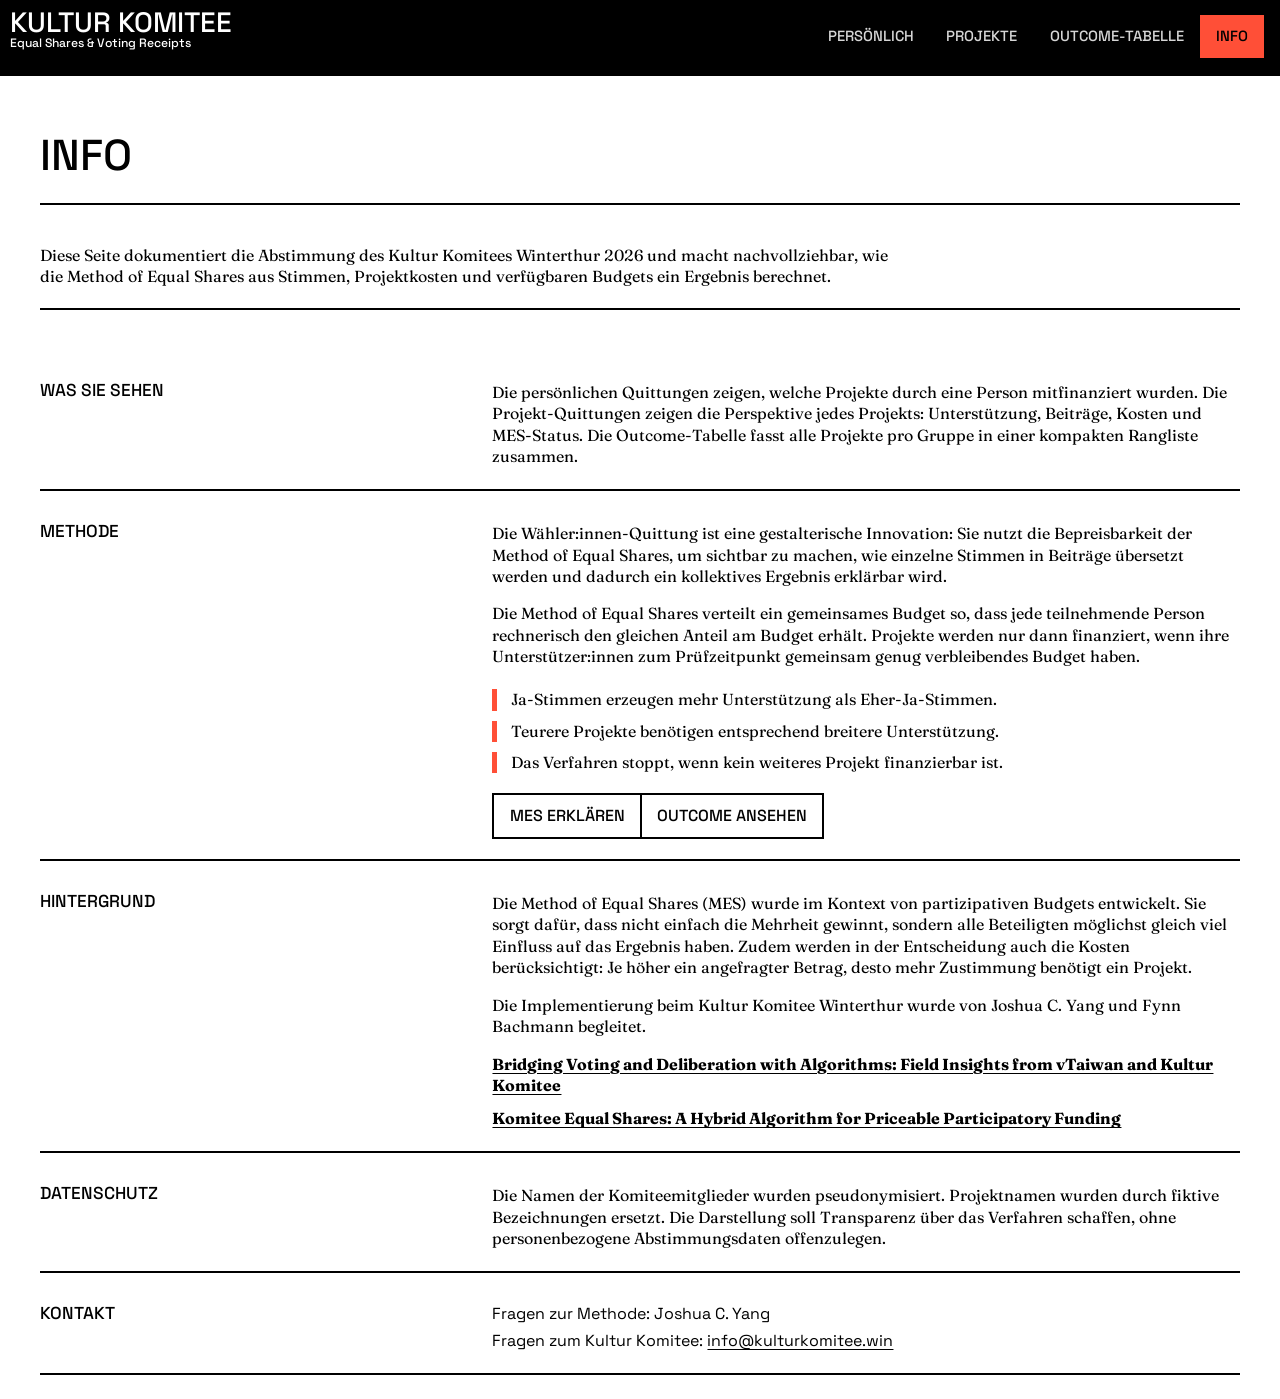
==== info.html @ 90826174 "Initial public static site" ====
<!DOCTYPE html>
<html lang="de">

<head>
    <meta charset="UTF-8">
    <meta name="viewport" content="width=device-width, initial-scale=1.0">
    <title>KK26 | Info</title>
    <link rel="stylesheet" href="assets/css/common.css">
    <script src="assets/js/theme.js"></script>
    <script>initTheme();</script>
    <style>
        .info-page {
            width: 100%;
            max-width: calc(100vw - 2rem);
            margin: 0 auto;
        }

        .info-section {
            display: grid;
            grid-template-columns: minmax(0, 1fr);
            gap: 0.85rem;
            padding: 2rem 0 1.35rem;
            border-bottom: 2px solid #000000;
        }

        .info-section h2 {
            font-family: var(--font-main);
            font-size: 1.08rem;
            font-weight: 500;
            line-height: 1;
            text-transform: uppercase;
        }

        .info-section p,
        .info-section li {
            max-width: min(48rem, 100%);
            font-family: var(--font-serif);
            font-size: var(--page-copy-size);
            line-height: var(--page-copy-line);
            color: #000000;
            overflow-wrap: anywhere;
        }

        .info-section > div {
            min-width: 0;
        }

        .info-section p + p {
            margin-top: 1rem;
        }

        .info-list {
            display: grid;
            gap: 0.62rem;
            list-style: none;
        }

        .info-section p + .info-list {
            margin-top: 1.35rem;
        }

        .info-list li {
            padding-left: 0.85rem;
            border-left: 0.32rem solid var(--accent-red);
        }

        .research-list {
            display: grid;
            gap: 0.75rem;
            margin-top: 1rem;
            list-style: none;
        }

        .research-list a {
            color: #000000;
            font-family: var(--font-serif);
            font-size: var(--page-copy-size);
            line-height: var(--page-copy-line);
            text-decoration: underline;
            text-underline-offset: 0.18em;
            font-weight: 700;
        }

        .info-links {
            display: flex;
            flex-wrap: wrap;
            gap: 0;
            margin-top: 1.25rem;
        }

        .info-link {
            display: inline-block;
            margin: 0 -2px -2px 0;
            padding: 0.72rem 0.95rem;
            border: 2px solid #000000;
            color: #000000;
            font-family: var(--font-main);
            font-size: 1rem;
            font-weight: 500;
            text-decoration: none;
            text-transform: uppercase;
        }

        .info-link:hover {
            background: var(--accent-red);
        }

        .info-contact {
            display: grid;
            gap: 0.5rem;
            font-family: var(--font-main);
            font-size: 1rem;
        }

        .info-contact a {
            color: #000000;
            text-decoration: underline;
            text-underline-offset: 0.18em;
        }

        @media (min-width: 761px) {
            .info-page {
                max-width: 1200px;
            }

            .info-section {
                grid-template-columns: minmax(0, 0.36fr) minmax(0, 0.64fr);
                gap: 2rem;
            }
        }

        @media (max-width: 760px) {
            .info-section {
                gap: 1rem;
            }

            .info-section > div,
            .info-section p,
            .info-section li {
                width: 20rem;
                max-width: calc(100vw - 2rem);
            }

            .info-links {
                display: grid;
                width: 20rem;
                max-width: calc(100vw - 2rem);
            }

            .info-link {
                width: 100%;
                margin: 0 0 -2px;
            }

            .info-section p,
            .info-section li {
                font-size: 0.98rem;
            }
        }
    </style>
</head>

<body>
    <div class="brand-logo">
        <span class="brand-logo-title">KULTUR KOMITEE</span>
        <span class="brand-logo-subtitle">Equal Shares &amp; Voting Receipts</span>
    </div>

    <nav class="nav-toggle">
        <a href="index.html" class="nav-link">Persönlich</a>
        <a href="projects.html" class="nav-link">Projekte</a>
        <a href="outcomes.html" class="nav-link">Outcome-Tabelle</a>
        <a href="info.html" class="nav-link active">Info</a>
    </nav>

    <main class="info-page">
        <header class="page-header">
            <h1>Info</h1>
        </header>

        <section class="intro-section">
            <p class="philosophy">Diese Seite dokumentiert die Abstimmung des Kultur Komitees Winterthur 2026 und macht nachvollziehbar, wie die Method of Equal Shares aus Stimmen, Projektkosten und verfügbaren Budgets ein Ergebnis berechnet.</p>
        </section>

        <section class="info-section">
            <h2>Was Sie sehen</h2>
            <div>
                <p>Die persönlichen Quittungen zeigen, welche Projekte durch eine Person mitfinanziert wurden. Die Projekt-Quittungen zeigen die Perspektive jedes Projekts: Unterstützung, Beiträge, Kosten und MES-Status. Die Outcome-Tabelle fasst alle Projekte pro Gruppe in einer kompakten Rangliste zusammen.</p>
            </div>
        </section>

        <section class="info-section">
            <h2>Methode</h2>
            <div>
                <p>Die Wähler:innen-Quittung ist eine gestalterische Innovation: Sie nutzt die Bepreisbarkeit der Method of Equal Shares, um sichtbar zu machen, wie einzelne Stimmen in Beiträge übersetzt werden und dadurch ein kollektives Ergebnis erklärbar wird.</p>
                <p>Die Method of Equal Shares verteilt ein gemeinsames Budget so, dass jede teilnehmende Person rechnerisch den gleichen Anteil am Budget erhält. Projekte werden nur dann finanziert, wenn ihre Unterstützer:innen zum Prüfzeitpunkt gemeinsam genug verbleibendes Budget haben.</p>
                <ul class="info-list">
                    <li>Ja-Stimmen erzeugen mehr Unterstützung als Eher-Ja-Stimmen.</li>
                    <li>Teurere Projekte benötigen entsprechend breitere Unterstützung.</li>
                    <li>Das Verfahren stoppt, wenn kein weiteres Projekt finanzierbar ist.</li>
                </ul>
                <div class="info-links">
                    <a class="info-link" href="https://equalshares.net/de/explanation/" target="_blank" rel="noopener noreferrer">MES erklären</a>
                    <a class="info-link" href="outcomes.html">Outcome ansehen</a>
                </div>
            </div>
        </section>

        <section class="info-section">
            <h2>Hintergrund</h2>
            <div>
                <p>Die Method of Equal Shares (MES) wurde im Kontext von partizipativen Budgets entwickelt. Sie sorgt dafür, dass nicht einfach die Mehrheit gewinnt, sondern alle Beteiligten möglichst gleich viel Einfluss auf das Ergebnis haben. Zudem werden in der Entscheidung auch die Kosten berücksichtigt: Je höher ein angefragter Betrag, desto mehr Zustimmung benötigt ein Projekt.</p>
                <p>Die Implementierung beim Kultur Komitee Winterthur wurde von Joshua C. Yang und Fynn Bachmann begleitet.</p>
                <ul class="research-list">
                    <li><a href="https://arxiv.org/abs/2502.05017" target="_blank" rel="noopener noreferrer">Bridging Voting and Deliberation with Algorithms: Field Insights from vTaiwan and Kultur Komitee</a></li>
                    <li><a href="https://dl.acm.org/doi/10.1145/3772363.3798958" target="_blank" rel="noopener noreferrer">Komitee Equal Shares: A Hybrid Algorithm for Priceable Participatory Funding</a></li>
                </ul>
            </div>
        </section>

        <section class="info-section">
            <h2>Datenschutz</h2>
            <div>
                <p>Die Namen der Komiteemitglieder wurden pseudonymisiert. Projektnamen wurden durch fiktive Bezeichnungen ersetzt. Die Darstellung soll Transparenz über das Verfahren schaffen, ohne personenbezogene Abstimmungsdaten offenzulegen.</p>
            </div>
        </section>

        <section class="info-section">
            <h2>Kontakt</h2>
            <div class="info-contact">
                <span>Fragen zur Methode: Joshua C. Yang</span>
                <span>Fragen zum Kultur Komitee: <a href="mailto:info@kulturkomitee.win">info@kulturkomitee.win</a></span>
            </div>
        </section>
    </main>
</body>

</html>
---- assets/css/common.css ----
@import url('https://fonts.googleapis.com/css2?family=Fraunces:opsz,wght@9..144,400;9..144,500;9..144,700&family=Space+Grotesk:wght@500;700&display=swap');

:root {
    --bg-color: #ffffff;
    --text-primary: #000000;
    --text-secondary: #000000;
    --text-muted: rgba(0, 0, 0, 0.78);
    --text-dim: rgba(0, 0, 0, 0.62);

    --accent-blue: #000000;
    --accent-red: #ff4f37;
    --accent-pink: #ff21ff;
    --accent-green: #00c473;

    --filter-bg: transparent;
    --filter-border: #000000;
    --filter-hover: rgba(255, 75, 54, 0.14);
    --filter-active-bg: #ff4f37;

    --header-border: #000000;
    --nav-active-color: #000000;
    --nav-inactive-color: rgba(0, 0, 0, 0.72);

    --receipt-shadow: none;
    --card-shadow: none;
    --receipt-border: 2px solid #000000;

    /* Typography - Standardized */
    --font-main: "Basis Grotesque", "Space Grotesk", Arial, sans-serif;
    --font-serif: "New Cooper Beta", "Fraunces", Georgia, 'Times New Roman', serif;
    --font-mono: "Basis Grotesque", "Space Grotesk", Arial, sans-serif;
    --font-receipt: "Courier New", Courier, monospace;

    --fs-xs: 0.85rem;
    --fs-sm: 1rem;
    --fs-base: 1.2rem;
    --fs-md: 1.3rem;
    --fs-lg: 1.75rem;
    --fs-xl: 2.2rem;
    --fs-xxl: 2.7rem;
    --page-copy-size: 1rem;
    --page-copy-line: 1.34;
    --page-label-size: 0.78rem;

    /* Group Colors - Standardized */
    --color-rot: #ff4f37;
    --color-schwarz: #000000;
    --color-blau: #ff21ff;

    /* Spacing - Standardized */
    --spacing-xs: 0.5rem;
    --spacing-sm: 1rem;
    --spacing-md: 1.5rem;
    --spacing-lg: 2rem;
    --spacing-xl: 2.5rem;
    --spacing-xxl: 3rem;
}

body.light-mode {
    --bg-color: #ffffff;
    --text-primary: #000000;
    --text-secondary: #000000;
    --text-muted: rgba(0, 0, 0, 0.78);
    --text-dim: rgba(0, 0, 0, 0.62);

    --filter-bg: transparent;
    --filter-border: #000000;
    --filter-hover: rgba(255, 75, 54, 0.14);
    --filter-active-bg: #ff4f37;

    --header-border: #000000;
    --nav-active-color: #000000;
    --nav-inactive-color: rgba(0, 0, 0, 0.72);

    --receipt-shadow: none;
    --receipt-border: 2px solid #000000;

    --color-schwarz: #000000;
}

body:not(.light-mode) {
    --bg-color: #ffffff;
    --text-primary: #000000;
    --text-secondary: #000000;
    --text-muted: rgba(0, 0, 0, 0.78);
    --text-dim: rgba(0, 0, 0, 0.62);
    --filter-bg: transparent;
    --filter-border: #000000;
    --filter-hover: rgba(255, 79, 55, 0.14);
    --filter-active-bg: #ff4f37;
    --header-border: #000000;
    --nav-active-color: #000000;
    --nav-inactive-color: rgba(0, 0, 0, 0.72);
    --receipt-shadow: none;
    --receipt-border: 2px solid #000000;
}

/* Global Reset */
* { margin: 0; padding: 0; box-sizing: border-box; }

html {
    overflow-x: hidden;
}

body {
    font-family: var(--font-serif);
    background-color: var(--bg-color);
    color: var(--text-primary);
    font-size: var(--fs-base);
    line-height: 1.18;
    padding: 8.5rem 1rem 1.5rem;
    transition: none;
    animation: fadeIn 0.4s ease-in-out;
    overflow-x: hidden;
    width: 100%;
    max-width: 100vw;
}

@keyframes fadeIn {
    from {
        opacity: 0;
        transform: translateY(10px);
    }
    to {
        opacity: 1;
        transform: translateY(0);
    }
}

.container {
    max-width: 1200px;
    margin: 0 auto;
}

.page-header,
.intro-section,
.intro-dropdown,
.filter-bar,
.receipts-grid,
.footer-contact {
    width: min(100%, 1200px);
    max-width: calc(100vw - 2rem);
}

/* Navigation */
.nav-toggle {
    display: flex;
    justify-content: flex-end;
    align-items: center;
    gap: 0;
    position: fixed;
    inset: 0 0 auto 0;
    z-index: 900;
    height: 4.75rem;
    margin: 0;
    padding: 0 1rem 0 23rem;
    background: #000000;
    border-bottom: 3px solid #000000;
    width: 100vw;
    max-width: 100vw;
}

.nav-link {
    text-decoration: none;
    font-family: var(--font-main);
    font-size: 0.92rem;
    line-height: 1;
    font-weight: 500;
    color: rgba(255, 255, 255, 0.84);
    padding: 0.72rem 0.82rem;
    transition: none;
    border: 3px solid transparent;
    border-radius: 0;
    letter-spacing: 0;
    white-space: nowrap;
    text-transform: uppercase;
}

.nav-link:hover {
    color: #ffffff;
    border-color: #ffffff;
}

.nav-link.active {
    color: #000000;
    background: var(--accent-red);
    border-color: var(--accent-red);
}

/* Page Header */
.page-header {
    text-align: left;
    max-width: 1200px;
    margin: 0 auto 2.5rem;
    border-bottom: 2px solid #000000;
    padding-bottom: 1.25rem;
}

.page-header h1 {
    font-family: var(--font-main);
    font-size: 2.7rem;
    font-weight: 500;
    line-height: 0.9;
    margin-bottom: var(--spacing-xs);
    letter-spacing: 0;
    text-transform: uppercase;
    overflow-wrap: anywhere;
}

.page-header p {
    font-size: var(--fs-md);
    color: var(--text-secondary);
    max-width: 600px;
    margin: 0 auto;
}

.brand-logo {
    font-family: var(--font-main);
    color: #ffffff;
    text-decoration: none;
    position: fixed;
    top: 0.55rem;
    left: 0.62rem;
    z-index: 1001;
    line-height: 0.95;
    transform: none;
    transform-origin: top left;
    text-align: left;
    max-width: 20rem;
    pointer-events: none;
}

.brand-logo-title {
    display: block;
    font-size: 1.75rem;
    font-weight: 500;
    letter-spacing: 0;
    text-transform: uppercase;
}

.brand-logo-subtitle {
    display: block;
    margin-top: 0.12rem;
    font-size: 0.76rem;
    font-weight: 500;
    letter-spacing: 0;
    color: #ffffff;
    line-height: 1.05;
}


/* Theme Toggle */
.theme-toggle {
    display: none;
}

.theme-toggle:hover {
    transform: scale(1.1);
    background: var(--filter-hover);
}

/* Common Components - Filter Bar */
.filter-bar {
    display: flex;
    justify-content: flex-start;
    gap: 0;
    margin-bottom: var(--spacing-xl);
    flex-wrap: wrap;
    opacity: 1;
    max-width: 1200px;
    margin-left: auto;
    margin-right: auto;
}

.filter-btn {
    background: #ffffff;
    border: 2px solid #000000;
    color: var(--text-primary);
    padding: 0.68rem 0.95rem;
    border-radius: 0;
    cursor: pointer;
    font-size: var(--fs-sm);
    font-weight: 500;
    transition: none;
    font-family: var(--font-main);
    letter-spacing: 0;
    text-transform: uppercase;
    margin: 0 -2px -2px 0;
}

.filter-btn:hover {
    background: #000000;
    color: var(--text-primary);
    color: #ffffff;
    border-color: #000000;
}

.filter-btn.active {
    background: var(--filter-active-bg);
    color: #000000;
    border-color: #000000;
}

/* Group-specific filter colors */
.filter-btn[data-group="ROT"].active,
.filter-btn[data-filter-group="ROT"].active,
.filter-btn.color-rot.active {
    border-color: #000000;
    color: #000000;
    background: var(--accent-red);
}

.filter-btn[data-group="SCHWARZ"].active,
.filter-btn[data-filter-group="SCHWARZ"].active,
.filter-btn.color-schwarz.active {
    border-color: #000000;
    color: #ffffff;
    background: #000000;
}

body.light-mode .filter-btn.color-schwarz.active {
    border-color: #000000;
    color: #ffffff;
}

body.dark-mode .filter-btn.color-schwarz.active {
    border-color: #000000;
    color: #ffffff;
    background: #000000;
}

.filter-btn[data-group="BLAU"].active,
.filter-btn[data-filter-group="BLAU"].active,
.filter-btn.color-blau.active {
    border-color: #000000;
    color: #000000;
    background: var(--accent-pink);
}

/* Status filter colors */
.filter-btn.color-funded.active {
    border-color: #000000;
    color: #000000;
    background: var(--accent-green);
}

.filter-btn.color-unfunded.active {
    border-color: #000000;
    color: #000000;
    background: var(--accent-red);
}

/* Unified Intro & Dropdown Components */
.intro-section {
    max-width: 1200px;
    margin: 0 auto var(--spacing-xl);
    text-align: left;
    border-bottom: 2px solid #000000;
    padding-bottom: 1.25rem;
}

.intro-section p {
    margin-bottom: 0.65rem;
    font-family: var(--font-serif);
    font-size: var(--page-copy-size);
    color: var(--text-primary);
    line-height: var(--page-copy-line);
    max-width: 54rem;
}

.intro-section p.philosophy {
    font-size: var(--page-copy-size);
    color: var(--text-primary);
    display: block;
    max-width: 54rem;
}

.intro-section p:last-child {
    margin-bottom: 0;
}

.stats-line-compact {
    display: flex;
    align-items: center;
    justify-content: center;
    gap: 1rem;
    margin: 1.5rem 0 2rem;
    font-family: var(--font-mono);
    font-size: var(--page-label-size);
    color: var(--text-muted);
    text-transform: uppercase;
    letter-spacing: 0.05em;
    font-weight: 700;
}

.stats-line-compact .label {
    opacity: 0.6;
}

.stats-line-compact .badges {
    display: flex;
    gap: 0.4rem;
}

.intro-section .highlight {
    color: var(--text-primary);
    font-weight: 700;
}

.intro-dropdown {
    max-width: 1200px;
    margin: 0 auto var(--spacing-xl);
    text-align: left;
    background: transparent;
    border: 2px solid #000000;
    border-radius: 0;
    transition: none;
    overflow: hidden;
    list-style: none;
    box-shadow: none;
}

body.light-mode .intro-dropdown {
    background: transparent;
    border-color: var(--filter-border);
    box-shadow: none;
}

.intro-dropdown summary {
    padding: 0.78rem 1rem;
    cursor: pointer;
    font-weight: 500;
    font-size: var(--page-copy-size);
    color: var(--text-primary);
    display: flex;
    align-items: center;
    justify-content: space-between;
    list-style: none;
    transition: none;
    font-family: var(--font-main);
    letter-spacing: 0;
    user-select: none;
}

.intro-dropdown summary::before {
    content: '';
    margin-right: var(--spacing-sm);
}

.intro-dropdown summary::-webkit-details-marker { display: none; }
.intro-dropdown summary:hover {
    background: var(--accent-red);
    color: #000000;
}

body.light-mode .intro-dropdown summary:hover {
    background: var(--accent-red);
    color: #050505;
}

.intro-dropdown summary::after {
    content: '▼';
    font-family: var(--font-mono);
    font-size: var(--page-label-size);
    opacity: 0.6;
    transition: transform 0.3s ease, opacity 0.2s ease;
    margin-left: var(--spacing-sm);
}

.intro-dropdown summary:hover::after {
    opacity: 1;
}

.intro-dropdown[open] summary {
    background: var(--accent-red);
    color: #000000;
    border-bottom: 2px solid #000000;
}

body.light-mode .intro-dropdown[open] summary {
    background: var(--accent-red);
    color: #050505;
    border-bottom: 2px solid var(--filter-border);
}

.intro-dropdown[open] summary::after {
    transform: rotate(180deg);
}

.intro-dropdown .dropdown-content {
    padding: var(--spacing-md);
    font-size: var(--page-copy-size);
    color: var(--text-muted);
    line-height: var(--page-copy-line);
    animation: slideDown 0.3s ease-out;
}

@keyframes slideDown {
    from {
        opacity: 0;
        transform: translateY(-10px);
    }
    to {
        opacity: 1;
        transform: translateY(0);
    }
}

.tech-grid {
    display: grid;
    grid-template-columns: repeat(auto-fit, minmax(280px, 1fr));
    gap: var(--spacing-md);
    margin: 0;
}

.tech-grid.single-column {
    grid-template-columns: 1fr;
    max-width: 650px;
    margin: 0 auto;
    gap: var(--spacing-md);
}

.tech-item.highlight-step {
    background: transparent;
    padding: 1rem;
    border-radius: 0;
    border: 2px solid #000000;
    border-left: 0.75rem solid var(--accent-red);
    transition: none;
    position: relative;
}

.tech-item.highlight-step::before {
    content: none;
}

.tech-item.highlight-step:hover {
    background: rgba(255, 79, 55, 0.12);
    transform: none;
}

body.light-mode .tech-item.highlight-step {
    background: transparent;
}

body.light-mode .tech-item.highlight-step:hover {
    background: rgba(255, 75, 54, 0.08);
}

.tech-item h4 {
    font-family: var(--font-main);
    font-size: 0.95rem;
    color: var(--text-primary);
    margin-bottom: 0.35rem;
    text-transform: uppercase;
    letter-spacing: 0;
    font-weight: 800;
}

.tech-item p {
    font-family: var(--font-serif);
    font-size: 0.95rem;
    color: var(--text-primary);
    line-height: var(--page-copy-line);
    margin: 0;
}

.tech-item p strong {
    color: var(--text-primary);
    font-weight: 700;
}

/* Receipt Components - Shared across pages */
.receipt {
    transition: opacity 0.3s ease, transform 0.3s ease;
}

.receipt.hidden {
    display: none;
}

.receipt-edge {
    height: 14px;
    background: #ffffff;
    position: relative;
}

.receipt-edge.top {
    border-radius: 0;
    mask-image: url("data:image/svg+xml,%3Csvg xmlns='http://www.w3.org/2000/svg' viewBox='0 0 200 12'%3E%3Cpath d='M0,12 Q5,0 10,12 Q15,0 20,12 Q25,0 30,12 Q35,0 40,12 Q45,0 50,12 Q55,0 60,12 Q65,0 70,12 Q75,0 80,12 Q85,0 90,12 Q95,0 100,12 Q105,0 110,12 Q115,0 120,12 Q125,0 130,12 Q135,0 140,12 Q145,0 150,12 Q155,0 160,12 Q165,0 170,12 Q175,0 180,12 Q185,0 190,12 Q195,0 200,12 L200,12 L0,12 Z' fill='white'/%3E%3C/svg%3E");
    -webkit-mask-image: url("data:image/svg+xml,%3Csvg xmlns='http://www.w3.org/2000/svg' viewBox='0 0 200 12'%3E%3Cpath d='M0,12 Q5,0 10,12 Q15,0 20,12 Q25,0 30,12 Q35,0 40,12 Q45,0 50,12 Q55,0 60,12 Q65,0 70,12 Q75,0 80,12 Q85,0 90,12 Q95,0 100,12 Q105,0 110,12 Q115,0 120,12 Q125,0 130,12 Q135,0 140,12 Q145,0 150,12 Q155,0 160,12 Q165,0 170,12 Q175,0 180,12 Q185,0 190,12 Q195,0 200,12 L200,12 L0,12 Z' fill='white'/%3E%3C/svg%3E");
    mask-size: 100% 100%;
    -webkit-mask-size: 100% 100%;
}

.receipt-edge.bottom {
    border-radius: 0;
    mask-image: url("data:image/svg+xml,%3Csvg xmlns='http://www.w3.org/2000/svg' viewBox='0 0 200 12'%3E%3Cpath d='M0,0 L200,0 L200,0 Q195,12 190,0 Q185,12 180,0 Q175,12 170,0 Q165,12 160,0 Q155,12 150,0 Q145,12 140,0 Q135,12 130,0 Q125,12 120,0 Q115,12 110,0 Q105,12 100,0 Q95,12 90,0 Q85,12 80,0 Q75,12 70,0 Q65,12 60,0 Q55,12 50,0 Q45,12 40,0 Q35,12 30,0 Q25,12 20,0 Q15,12 10,0 Q5,12 0,0 Z' fill='white'/%3E%3C/svg%3E");
    -webkit-mask-image: url("data:image/svg+xml,%3Csvg xmlns='http://www.w3.org/2000/svg' viewBox='0 0 200 12'%3E%3Cpath d='M0,0 L200,0 L200,0 Q195,12 190,0 Q185,12 180,0 Q175,12 170,0 Q165,12 160,0 Q155,12 150,0 Q145,12 140,0 Q135,12 130,0 Q125,12 120,0 Q115,12 110,0 Q105,12 100,0 Q95,12 90,0 Q85,12 80,0 Q75,12 70,0 Q65,12 60,0 Q55,12 50,0 Q45,12 40,0 Q35,12 30,0 Q25,12 20,0 Q15,12 10,0 Q5,12 0,0 Z' fill='white'/%3E%3C/svg%3E");
    mask-size: 100% 100%;
    -webkit-mask-size: 100% 100%;
}

.receipt-body {
    background: #ffffff;
    padding: var(--spacing-sm) 1.5rem;
    font-family: var(--font-receipt);
    color: #000000;
    position: relative;
    isolation: isolate;
    box-shadow: var(--receipt-shadow);
    border: var(--receipt-border);
    font-size: var(--fs-base);
    border-radius: 0;
}

.receipt-body::before {
    content: none;
}

.receipt-body > * {
    position: relative;
    z-index: 1;
}

.receipt-header {
    text-align: center;
    margin-bottom: var(--spacing-xs);
}

.divider {
    height: 1.5px;
    background: #000000;
    margin: var(--spacing-xs) 0;
}

.divider.dashed {
    border-top: 1.5px dashed #000000;
    background: transparent;
    height: 0;
}

.divider.double {
    height: 4px;
    border-top: 1.5px solid #444;
    border-bottom: 1.5px solid #444;
    background: transparent;
    margin: var(--spacing-sm) 0;
}

.group-badge {
    font-size: 0.75rem;
    font-weight: 700;
    color: #fff;
    padding: 0.25rem 0.6rem;
    border-radius: 0;
    letter-spacing: 0.05em;
    display: inline-block;
    vertical-align: middle;
    border: 1px solid #000000;
}

/* Responsiveness - Standardized breakpoints */
@media (max-width: 1200px) {
    .page-header h1 {
        font-size: 2.55rem !important;
        font-weight: 500;
    }
}

@media (max-width: 850px) {
    body {
        padding: 9.5rem 1rem 1.5rem;
    }

    .page-header h1 {
        font-size: 2.3rem !important;
        font-weight: 500;
    }

    .nav-toggle {
        height: 7rem;
        justify-content: flex-start;
        align-items: flex-end;
        gap: 0.25rem;
        padding: 4.05rem 0.75rem 0.6rem;
        overflow-x: auto;
        scrollbar-width: none;
    }

    .nav-toggle::-webkit-scrollbar {
        display: none;
    }

    .nav-link {
        font-size: 0.85rem;
        padding: 0.5rem 0.7rem;
    }

    .filter-bar {
        margin-bottom: var(--spacing-lg);
    }

    .receipt-body {
        padding: var(--spacing-sm) 1.25rem;
    }
}

@media (max-width: 600px) {
    body {
        padding: 9.5rem 1rem 1.5rem;
    }

    .page-header {
        margin-top: 0;
    }

    .page-header h1 {
        font-size: 1.68rem !important;
        margin-bottom: 0.2rem !important;
        letter-spacing: 0;
        word-break: break-word;
    }

    .intro-section p {
        font-size: 0.98rem;
        line-height: var(--page-copy-line);
        max-width: min(20rem, 100%);
        overflow-wrap: anywhere;
    }

    .intro-section p.philosophy {
        font-size: 0.98rem;
        max-width: min(20rem, 100%);
        overflow-wrap: anywhere;
    }

    .page-header p {
        font-size: 0.95rem !important;
        line-height: 1.4 !important;
    }

    .brand-logo {
        top: 0.58rem;
        left: 0.75rem;
        max-width: calc(100vw - 1.5rem);
    }

    .brand-logo-title {
        font-size: 1.55rem;
    }

    .brand-logo-subtitle {
        font-size: 0.76rem;
    }

    .nav-toggle {
        height: 7rem;
        margin: 0;
        border-top: 0;
        padding: 4.05rem 0.75rem 0.55rem;
    }

    .nav-link {
        font-size: 0.68rem;
        padding: 0.45rem 0.48rem;
    }

    .intro-dropdown {
        margin-bottom: var(--spacing-lg);
        border-radius: 0;
    }

    .intro-dropdown summary {
        padding: var(--spacing-sm) var(--spacing-md);
        font-size: 0.95rem;
    }

    .intro-dropdown summary::before {
        font-size: var(--page-label-size);
        margin-right: var(--spacing-xs);
    }

    .intro-dropdown .dropdown-content {
        padding: var(--spacing-md);
    }

    .tech-grid {
        grid-template-columns: 1fr;
        gap: var(--spacing-sm);
    }

    .tech-item.highlight-step {
        padding: var(--spacing-sm);
    }

    .tech-item h4 {
        font-size: 0.9rem;
    }

    .tech-item p {
        font-size: 0.9rem;
    }
}

@media (max-width: 420px) {
    .receipt-body {
        padding: var(--spacing-sm);
    }
}

/* Projects Page Specific Components (Shared if needed) */
.intro-stats {
    display: flex;
    flex-direction: column;
    align-items: center;
    gap: 1rem;
    margin: 1rem 0 0.5rem;
}

.stat-badge {
    font-size: 0.95rem;
    font-weight: 500;
    background: #ffffff;
    padding: 0.5rem 1.2rem;
    border-radius: 0;
    border: 2px solid #000000;
    font-family: var(--font-main);
    text-transform: uppercase;
}

.stat-group-breakdown {
    display: flex;
    flex-direction: column;
    align-items: center;
    gap: 0.5rem;
}

.stat-group-breakdown .label {
    font-size: var(--page-label-size);
    text-transform: uppercase;
    letter-spacing: 0.04em;
    opacity: 0.6;
    font-weight: 700;
}

.stat-group-breakdown .badges {
    display: flex;
    flex-wrap: wrap;
    justify-content: center;
    gap: 0.6rem;
}

.stat-group-breakdown .badges span {
    background: #ffffff !important;
    color: #000000 !important;
    border: 2px solid #000000 !important;
    border-radius: 0 !important;
    font-family: var(--font-main) !important;
    font-size: 0.82rem !important;
    font-weight: 700 !important;
    padding: 0.16rem 0.45rem !important;
    margin: 0 !important;
}

.intro-lead {
    margin-bottom: 1.5rem;
    color: var(--text-primary);
    font-size: var(--page-copy-size);
    line-height: var(--page-copy-line);
    font-style: italic;
    opacity: 0.9;
}

.success-criteria {
    margin-top: 2.5rem;
    padding-top: 2rem;
    border-top: 1px solid var(--filter-border);
}

.success-criteria h4 {
    font-family: var(--font-mono);
    font-size: 0.95rem;
    color: var(--text-primary);
    margin-bottom: 1.5rem;
    text-transform: uppercase;
    letter-spacing: 0.05em;
}

.criteria-grid {
    display: grid;
    grid-template-columns: repeat(auto-fit, minmax(280px, 1fr));
    gap: 1.5rem;
}

.criteria-item {
    background: #ffffff;
    padding: 1.25rem;
    border-radius: 0;
    border: 2px solid #000000;
}
body.light-mode .criteria-item {
    background: rgba(0, 0, 0, 0.02);
}

.criteria-item .title {
    font-size: 1rem;
    font-weight: 800;
    color: var(--text-primary);
    margin-bottom: 0.75rem;
    font-family: var(--font-mono);
    letter-spacing: 0.02em;
}

.criteria-item p {
    font-size: 0.95rem;
    margin: 0;
    line-height: 1.5;
    color: var(--text-muted);
}

/* KK shared surface overrides */
.receipt-edge {
    background: #ffffff !important;
}

.receipt-body,
.receipt-body.voter-receipt {
    background: #ffffff !important;
    background-image: none !important;
    color: #000000 !important;
}

.receipt-body::before,
.receipt-body.voter-receipt::before {
    content: none !important;
}

.receipt-body.voter-receipt {
    box-shadow: none !important;
}

.receipt-modern {
    background: #ffffff !important;
    border: 2px solid #000000 !important;
    border-top: 2px solid #000000 !important;
    border-radius: 0 !important;
    box-shadow: none !important;
    color: #000000 !important;
    font-family: var(--font-main) !important;
}

.receipt-modern.funded {
    border-left: 0.75rem solid var(--accent-green) !important;
}

.receipt-modern.unfunded {
    border-left: 0.75rem solid var(--accent-red) !important;
}

.receipt-modern .status-modern-banner {
    background: #000000 !important;
    color: #ffffff !important;
    border: 0 !important;
    border-right: 2px solid #000000 !important;
    border-bottom: 2px solid #000000 !important;
    border-radius: 0 !important;
    box-shadow: none !important;
    font-family: var(--font-main) !important;
    font-weight: 700 !important;
    letter-spacing: 0 !important;
}

.receipt-modern.funded .status-modern-banner {
    background: var(--accent-green) !important;
    color: #000000 !important;
}

.receipt-modern .receipt-content {
    padding: 2.55rem 1rem 0.8rem !important;
}

.receipt-modern .logo-small,
.receipt-modern .subtitle-small,
.receipt-modern .receipt-top-meta span,
.receipt-modern .group-pill {
    color: #000000 !important;
    font-family: var(--font-main) !important;
}

.receipt-modern .group-pill,
.receipt-modern .receipt-top-meta span,
.receipt-modern .project-bottom-metric-primary {
    background: #ffffff !important;
    border: 2px solid #000000 !important;
    border-radius: 0 !important;
    box-shadow: none !important;
}

.receipt-modern .project-title {
    color: #000000 !important;
    font-family: var(--font-main) !important;
    font-size: 1.35rem !important;
    font-weight: 700 !important;
    line-height: 1.05 !important;
}

.receipt-modern table,
.receipt-modern .items-table {
    background: #ffffff !important;
    border-collapse: collapse !important;
    font-family: var(--font-main) !important;
}

.receipt-modern table th,
.receipt-modern table td {
    border-color: #000000 !important;
    color: #000000 !important;
}

.receipt-modern .reasoning-box,
.receipt-modern .rejection-box,
.receipt-modern .project-bottom-bar {
    background: #ffffff !important;
    border: 2px solid #000000 !important;
    border-radius: 0 !important;
}

.receipt-modern .project-bottom-bar {
    margin: 0 -1rem -0.8rem !important;
}

.column-header {
    color: #000000 !important;
    border: 2px solid #000000 !important;
    border-bottom: 0 !important;
    font-family: var(--font-main) !important;
    font-weight: 700 !important;
    letter-spacing: 0 !important;
    text-align: left !important;
}

#col-ROT .column-header {
    background: var(--accent-red) !important;
}

#col-SCHWARZ .column-header {
    background: #000000 !important;
    color: #ffffff !important;
}

#col-BLAU .column-header {
    background: var(--accent-pink) !important;
}

.table-container {
    background: #ffffff !important;
    border: 2px solid #000000 !important;
    border-radius: 0 !important;
    box-shadow: none !important;
}

.table-container table {
    font-family: var(--font-main) !important;
}

.table-container th {
    background: #000000 !important;
    color: #ffffff !important;
    border-bottom: 2px solid #000000 !important;
    letter-spacing: 0 !important;
    font-weight: 700 !important;
}

.table-container td {
    border-bottom: 1.5px solid #000000 !important;
    color: #000000 !important;
}

.table-container tr:hover td {
    background: rgba(255, 79, 55, 0.12) !important;
}

.status-badge,
.status-pill {
    border-radius: 0 !important;
    border: 2px solid #000000 !important;
    font-family: var(--font-main) !important;
    font-weight: 700 !important;
}

.status-yes,
.row-funded td {
    background: rgba(0, 196, 115, 0.14) !important;
    color: #000000 !important;
}

.coverage-bar,
.budget-flow-bar {
    background: #ffffff !important;
    border: 1.5px solid #000000 !important;
    border-radius: 0 !important;
}

.coverage-fill,
.budget-flow-fill,
.budget-flow-bar > div {
    border-radius: 0 !important;
}

.metric-value,
.metric-detail,
.budget-flow-labels,
.rank-change {
    font-family: var(--font-main) !important;
    letter-spacing: 0 !important;
}

.info-box {
    background: #ffffff !important;
    border: 2px solid #000000 !important;
    border-left: 0.75rem solid var(--accent-red) !important;
    border-radius: 0 !important;
}

.tooltip {
    background: #ffffff !important;
    color: #000000 !important;
    border: 2px solid #000000 !important;
    border-radius: 0 !important;
    box-shadow: none !important;
}

.site-footer,
.footer {
    max-width: 1200px;
    margin: 4rem auto 2rem;
    padding-top: 1rem;
    border-top: 2px solid #000000;
    color: var(--text-dim);
    font-family: var(--font-main);
    font-size: 0.85rem;
}
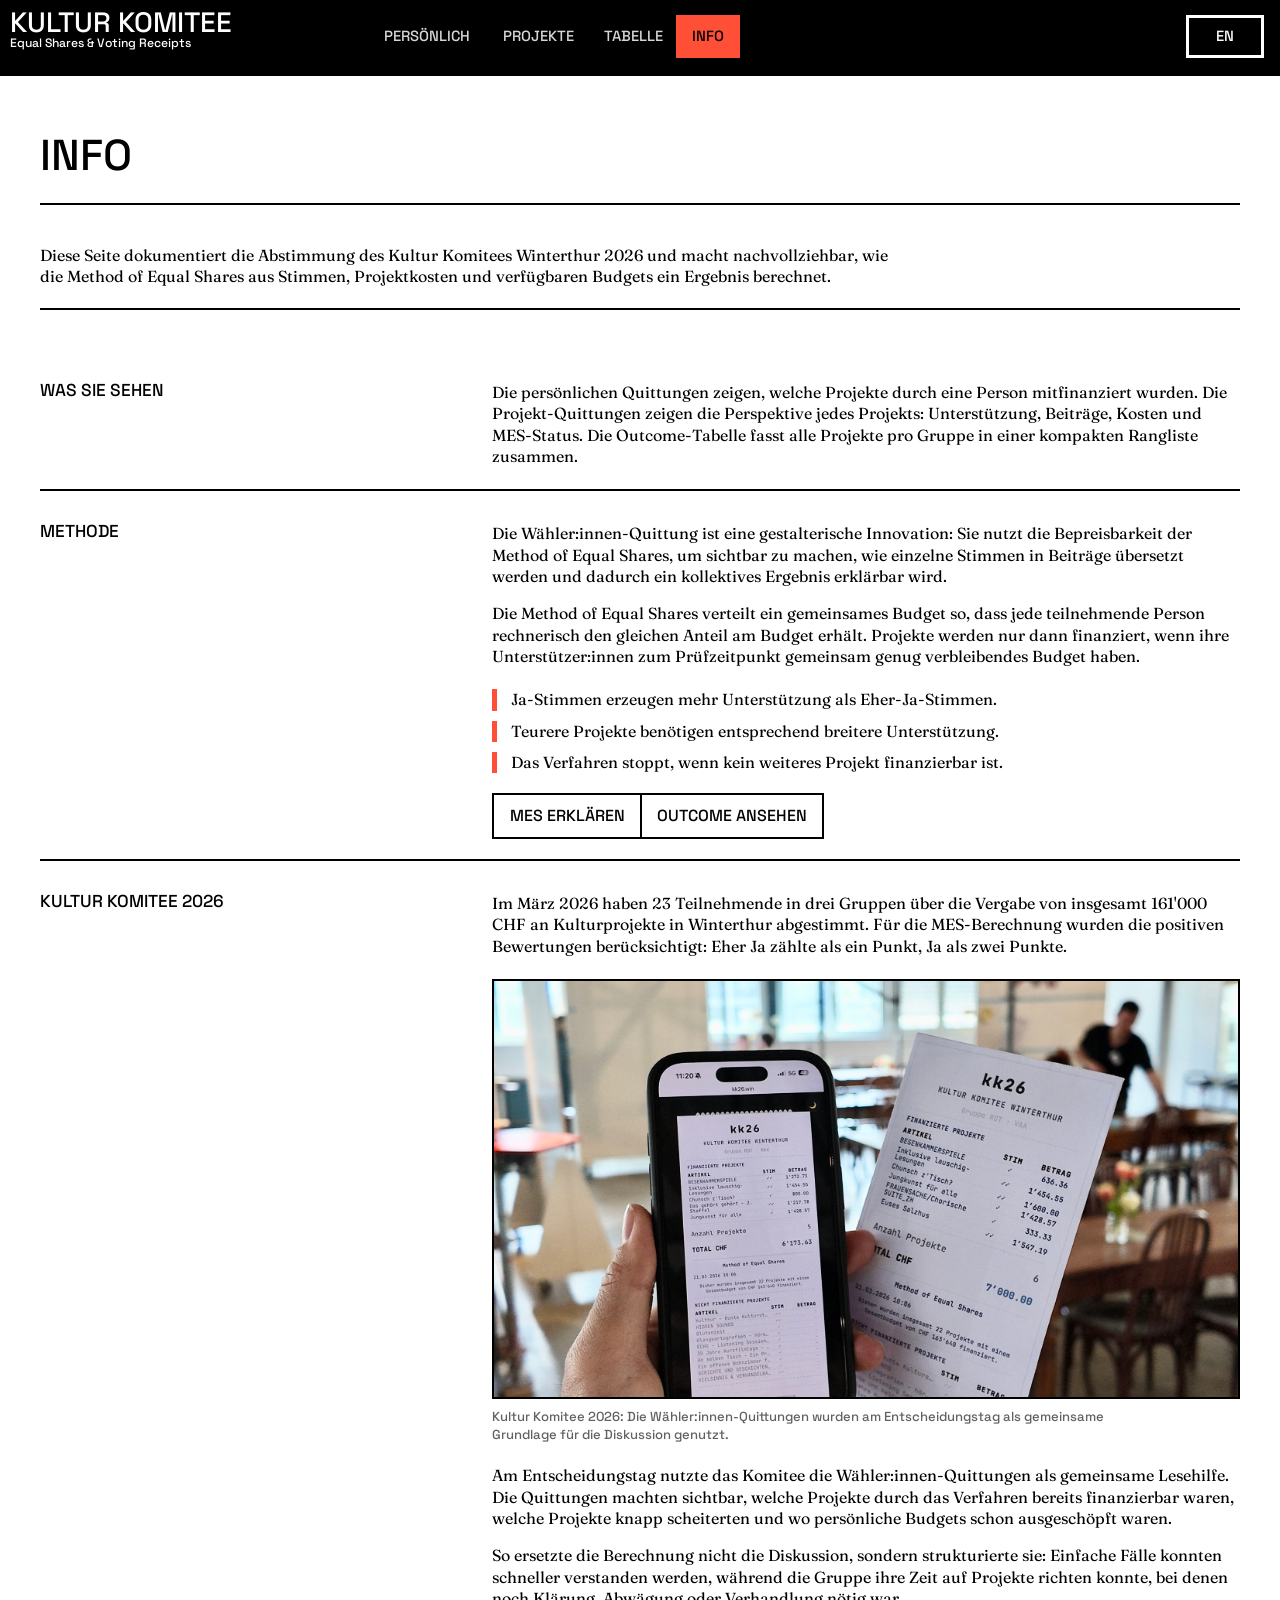
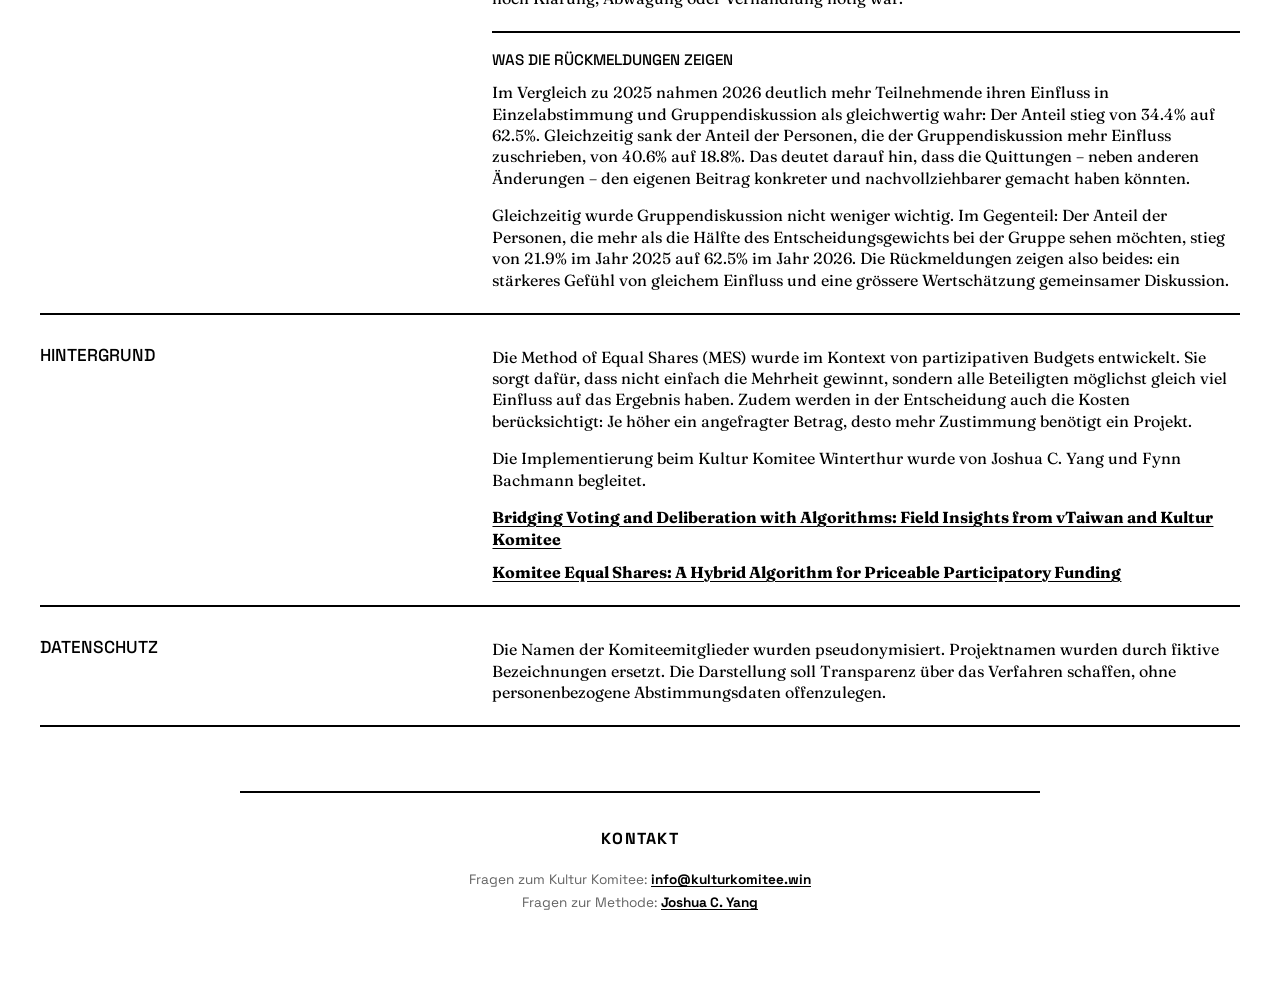
==== commit 2afbb95a: "Add bilingual KK26 receipt pages" ====
--- a/info.html
+++ b/info.html
@@ -8,6 +8,7 @@
     <link rel="stylesheet" href="assets/css/common.css">
     <script src="assets/js/theme.js"></script>
     <script>initTheme();</script>
+    <script src="assets/js/i18n.js"></script>
     <style>
         .info-page {
             width: 100%;
@@ -49,6 +50,45 @@
             margin-top: 1rem;
         }
 
+        .info-case-image {
+            max-width: min(48rem, 100%);
+            margin: 1.35rem 0;
+        }
+
+        .info-case-image img {
+            display: block;
+            width: 100%;
+            aspect-ratio: 16 / 9;
+            object-fit: cover;
+            border: 2px solid #000000;
+        }
+
+        .info-case-image figcaption {
+            margin-top: 0.55rem;
+            max-width: min(40rem, 100%);
+            font-family: var(--font-main);
+            font-size: 0.82rem;
+            font-weight: 500;
+            line-height: 1.35;
+            color: var(--text-dim);
+        }
+
+        .info-insight {
+            max-width: min(48rem, 100%);
+            margin-top: 1.35rem;
+            padding-top: 1.15rem;
+            border-top: 2px solid #000000;
+        }
+
+        .info-insight h3 {
+            margin-bottom: 0.85rem;
+            font-family: var(--font-main);
+            font-size: 0.95rem;
+            font-weight: 500;
+            line-height: 1.1;
+            text-transform: uppercase;
+        }
+
         .info-list {
             display: grid;
             gap: 0.62rem;
@@ -105,19 +145,6 @@
             background: var(--accent-red);
         }
 
-        .info-contact {
-            display: grid;
-            gap: 0.5rem;
-            font-family: var(--font-main);
-            font-size: 1rem;
-        }
-
-        .info-contact a {
-            color: #000000;
-            text-decoration: underline;
-            text-underline-offset: 0.18em;
-        }
-
         @media (min-width: 761px) {
             .info-page {
                 max-width: 1200px;
@@ -136,7 +163,10 @@
 
             .info-section > div,
             .info-section p,
-            .info-section li {
+            .info-section li,
+            .info-case-image,
+            .info-insight,
+            .info-insight h3 {
                 width: 20rem;
                 max-width: calc(100vw - 2rem);
             }
@@ -160,57 +190,76 @@
     </style>
 </head>
 
-<body>
-    <div class="brand-logo">
+<body data-i18n-title="info.title">
+    <a href="https://kulturkomitee.win/how-to/" class="brand-logo" aria-label="Zurück zur Kultur Komitee Website" data-i18n-attr="aria-label:common.brand.backAria">
         <span class="brand-logo-title">KULTUR KOMITEE</span>
         <span class="brand-logo-subtitle">Equal Shares &amp; Voting Receipts</span>
-    </div>
+    </a>
 
     <nav class="nav-toggle">
-        <a href="index.html" class="nav-link">Persönlich</a>
-        <a href="projects.html" class="nav-link">Projekte</a>
-        <a href="outcomes.html" class="nav-link">Outcome-Tabelle</a>
-        <a href="info.html" class="nav-link active">Info</a>
+        <a href="index.html" class="nav-link" data-i18n="common.nav.personal">Persönlich</a>
+        <a href="projects.html" class="nav-link" data-i18n="common.nav.projects">Projekte</a>
+        <a href="outcomes.html" class="nav-link" data-i18n="common.nav.outcomes">Tabelle</a>
+        <a href="info.html" class="nav-link active" data-i18n="common.nav.info">Info</a>
+        <button type="button" class="nav-link language-switch" data-language-switch>EN</button>
     </nav>
 
     <main class="info-page">
         <header class="page-header">
-            <h1>Info</h1>
+            <h1 data-i18n="info.h1">Info</h1>
         </header>
 
         <section class="intro-section">
-            <p class="philosophy">Diese Seite dokumentiert die Abstimmung des Kultur Komitees Winterthur 2026 und macht nachvollziehbar, wie die Method of Equal Shares aus Stimmen, Projektkosten und verfügbaren Budgets ein Ergebnis berechnet.</p>
-        </section>
-
-        <section class="info-section">
-            <h2>Was Sie sehen</h2>
-            <div>
-                <p>Die persönlichen Quittungen zeigen, welche Projekte durch eine Person mitfinanziert wurden. Die Projekt-Quittungen zeigen die Perspektive jedes Projekts: Unterstützung, Beiträge, Kosten und MES-Status. Die Outcome-Tabelle fasst alle Projekte pro Gruppe in einer kompakten Rangliste zusammen.</p>
-            </div>
-        </section>
-
-        <section class="info-section">
-            <h2>Methode</h2>
-            <div>
-                <p>Die Wähler:innen-Quittung ist eine gestalterische Innovation: Sie nutzt die Bepreisbarkeit der Method of Equal Shares, um sichtbar zu machen, wie einzelne Stimmen in Beiträge übersetzt werden und dadurch ein kollektives Ergebnis erklärbar wird.</p>
-                <p>Die Method of Equal Shares verteilt ein gemeinsames Budget so, dass jede teilnehmende Person rechnerisch den gleichen Anteil am Budget erhält. Projekte werden nur dann finanziert, wenn ihre Unterstützer:innen zum Prüfzeitpunkt gemeinsam genug verbleibendes Budget haben.</p>
+            <p class="philosophy" data-i18n="info.intro">Diese Seite dokumentiert die Abstimmung des Kultur Komitees Winterthur 2026 und macht nachvollziehbar, wie die Method of Equal Shares aus Stimmen, Projektkosten und verfügbaren Budgets ein Ergebnis berechnet.</p>
+        </section>
+
+        <section class="info-section">
+            <h2 data-i18n="info.what.title">Was Sie sehen</h2>
+            <div>
+                <p data-i18n="info.what.body">Die persönlichen Quittungen zeigen, welche Projekte durch eine Person mitfinanziert wurden. Die Projekt-Quittungen zeigen die Perspektive jedes Projekts: Unterstützung, Beiträge, Kosten und MES-Status. Die Outcome-Tabelle fasst alle Projekte pro Gruppe in einer kompakten Rangliste zusammen.</p>
+            </div>
+        </section>
+
+        <section class="info-section">
+            <h2 data-i18n="info.method.title">Methode</h2>
+            <div>
+                <p data-i18n="info.method.body1">Die Wähler:innen-Quittung ist eine gestalterische Innovation: Sie nutzt die Bepreisbarkeit der Method of Equal Shares, um sichtbar zu machen, wie einzelne Stimmen in Beiträge übersetzt werden und dadurch ein kollektives Ergebnis erklärbar wird.</p>
+                <p data-i18n="info.method.body2">Die Method of Equal Shares verteilt ein gemeinsames Budget so, dass jede teilnehmende Person rechnerisch den gleichen Anteil am Budget erhält. Projekte werden nur dann finanziert, wenn ihre Unterstützer:innen zum Prüfzeitpunkt gemeinsam genug verbleibendes Budget haben.</p>
                 <ul class="info-list">
-                    <li>Ja-Stimmen erzeugen mehr Unterstützung als Eher-Ja-Stimmen.</li>
-                    <li>Teurere Projekte benötigen entsprechend breitere Unterstützung.</li>
-                    <li>Das Verfahren stoppt, wenn kein weiteres Projekt finanzierbar ist.</li>
+                    <li data-i18n="info.method.li1">Ja-Stimmen erzeugen mehr Unterstützung als Eher-Ja-Stimmen.</li>
+                    <li data-i18n="info.method.li2">Teurere Projekte benötigen entsprechend breitere Unterstützung.</li>
+                    <li data-i18n="info.method.li3">Das Verfahren stoppt, wenn kein weiteres Projekt finanzierbar ist.</li>
                 </ul>
                 <div class="info-links">
-                    <a class="info-link" href="https://equalshares.net/de/explanation/" target="_blank" rel="noopener noreferrer">MES erklären</a>
-                    <a class="info-link" href="outcomes.html">Outcome ansehen</a>
+                    <a class="info-link" href="https://equalshares.net/de/explanation/" target="_blank" rel="noopener noreferrer" data-i18n="info.method.linkMes" data-i18n-attr="href:info.method.linkMesHref">MES erklären</a>
+                    <a class="info-link" href="outcomes.html" data-i18n="info.method.linkOutcome">Outcome ansehen</a>
                 </div>
             </div>
         </section>
 
         <section class="info-section">
-            <h2>Hintergrund</h2>
-            <div>
-                <p>Die Method of Equal Shares (MES) wurde im Kontext von partizipativen Budgets entwickelt. Sie sorgt dafür, dass nicht einfach die Mehrheit gewinnt, sondern alle Beteiligten möglichst gleich viel Einfluss auf das Ergebnis haben. Zudem werden in der Entscheidung auch die Kosten berücksichtigt: Je höher ein angefragter Betrag, desto mehr Zustimmung benötigt ein Projekt.</p>
-                <p>Die Implementierung beim Kultur Komitee Winterthur wurde von Joshua C. Yang und Fynn Bachmann begleitet.</p>
+            <h2 data-i18n="info.implementation.title">Kultur Komitee 2026</h2>
+            <div>
+                <p data-i18n="info.implementation.body1">Im März 2026 haben 23 Teilnehmende in drei Gruppen über die Vergabe von insgesamt 161'000 CHF an Kulturprojekte in Winterthur abgestimmt. Für die MES-Berechnung wurden die positiven Bewertungen berücksichtigt: Eher Ja zählte als ein Punkt, Ja als zwei Punkte.</p>
+                <figure class="info-case-image">
+                    <img src="assets/images/kk26.jpg" alt="Kultur Komitee Teilnehmende arbeiten am Entscheidungstag 2026 mit den Wähler:innen-Quittungen." data-i18n-attr="alt:info.implementation.imageAlt">
+                    <figcaption data-i18n="info.implementation.imageCaption">Kultur Komitee 2026: Die Wähler:innen-Quittungen wurden am Entscheidungstag als gemeinsame Grundlage für die Diskussion genutzt.</figcaption>
+                </figure>
+                <p data-i18n="info.implementation.body2">Am Entscheidungstag nutzte das Komitee die Wähler:innen-Quittungen als gemeinsame Lesehilfe. Die Quittungen machten sichtbar, welche Projekte durch das Verfahren bereits finanzierbar waren, welche Projekte knapp scheiterten und wo persönliche Budgets schon ausgeschöpft waren.</p>
+                <p data-i18n="info.implementation.body3">So ersetzte die Berechnung nicht die Diskussion, sondern strukturierte sie: Einfache Fälle konnten schneller verstanden werden, während die Gruppe ihre Zeit auf Projekte richten konnte, bei denen noch Klärung, Abwägung oder Verhandlung nötig war.</p>
+                <div class="info-insight">
+                    <h3 data-i18n="info.implementation.insightTitle">Was die Rückmeldungen zeigen</h3>
+                    <p data-i18n="info.implementation.insight1">Im Vergleich zu 2025 nahmen 2026 deutlich mehr Teilnehmende ihren Einfluss in Einzelabstimmung und Gruppendiskussion als gleichwertig wahr: Der Anteil stieg von 34.4% auf 62.5%. Gleichzeitig sank der Anteil der Personen, die der Gruppendiskussion mehr Einfluss zuschrieben, von 40.6% auf 18.8%. Das deutet darauf hin, dass die Quittungen – neben anderen Änderungen – den eigenen Beitrag konkreter und nachvollziehbarer gemacht haben könnten.</p>
+                    <p data-i18n="info.implementation.insight2">Gleichzeitig wurde Gruppendiskussion nicht weniger wichtig. Im Gegenteil: Der Anteil der Personen, die mehr als die Hälfte des Entscheidungsgewichts bei der Gruppe sehen möchten, stieg von 21.9% im Jahr 2025 auf 62.5% im Jahr 2026. Die Rückmeldungen zeigen also beides: ein stärkeres Gefühl von gleichem Einfluss und eine grössere Wertschätzung gemeinsamer Diskussion.</p>
+                </div>
+            </div>
+        </section>
+
+        <section class="info-section">
+            <h2 data-i18n="info.background.title">Hintergrund</h2>
+            <div>
+                <p data-i18n="info.background.body1">Die Method of Equal Shares (MES) wurde im Kontext von partizipativen Budgets entwickelt. Sie sorgt dafür, dass nicht einfach die Mehrheit gewinnt, sondern alle Beteiligten möglichst gleich viel Einfluss auf das Ergebnis haben. Zudem werden in der Entscheidung auch die Kosten berücksichtigt: Je höher ein angefragter Betrag, desto mehr Zustimmung benötigt ein Projekt.</p>
+                <p data-i18n="info.background.body2">Die Implementierung beim Kultur Komitee Winterthur wurde von Joshua C. Yang und Fynn Bachmann begleitet.</p>
                 <ul class="research-list">
                     <li><a href="https://arxiv.org/abs/2502.05017" target="_blank" rel="noopener noreferrer">Bridging Voting and Deliberation with Algorithms: Field Insights from vTaiwan and Kultur Komitee</a></li>
                     <li><a href="https://dl.acm.org/doi/10.1145/3772363.3798958" target="_blank" rel="noopener noreferrer">Komitee Equal Shares: A Hybrid Algorithm for Priceable Participatory Funding</a></li>
@@ -219,20 +268,19 @@
         </section>
 
         <section class="info-section">
-            <h2>Datenschutz</h2>
-            <div>
-                <p>Die Namen der Komiteemitglieder wurden pseudonymisiert. Projektnamen wurden durch fiktive Bezeichnungen ersetzt. Die Darstellung soll Transparenz über das Verfahren schaffen, ohne personenbezogene Abstimmungsdaten offenzulegen.</p>
-            </div>
-        </section>
-
-        <section class="info-section">
-            <h2>Kontakt</h2>
-            <div class="info-contact">
-                <span>Fragen zur Methode: Joshua C. Yang</span>
-                <span>Fragen zum Kultur Komitee: <a href="mailto:info@kulturkomitee.win">info@kulturkomitee.win</a></span>
-            </div>
-        </section>
+            <h2 data-i18n="info.privacy.title">Datenschutz</h2>
+            <div>
+                <p data-i18n="info.privacy.body">Die Namen der Komiteemitglieder wurden pseudonymisiert. Projektnamen wurden durch fiktive Bezeichnungen ersetzt. Die Darstellung soll Transparenz über das Verfahren schaffen, ohne personenbezogene Abstimmungsdaten offenzulegen.</p>
+            </div>
+        </section>
+
     </main>
+
+    <footer class="footer-contact">
+        <h2 data-i18n="common.footer.heading">Kontakt</h2>
+        <p data-i18n-html="common.footer.kk">Fragen zum Kultur Komitee: <a href="mailto:info@kulturkomitee.win">info@kulturkomitee.win</a></p>
+        <p data-i18n-html="common.footer.method">Fragen zur Methode: <a href="https://joshuacyang.com" target="_blank" rel="noopener noreferrer">Joshua C. Yang</a></p>
+    </footer>
 </body>
 
 </html>
--- a/assets/css/common.css
+++ b/assets/css/common.css
@@ -119,11 +119,9 @@
 @keyframes fadeIn {
     from {
         opacity: 0;
-        transform: translateY(10px);
     }
     to {
         opacity: 1;
-        transform: translateY(0);
     }
 }
 
@@ -140,6 +138,35 @@
 .footer-contact {
     width: min(100%, 1200px);
     max-width: calc(100vw - 2rem);
+}
+
+.footer-contact {
+    text-align: center;
+    margin: 4rem auto 2rem;
+    padding: 2rem;
+    border-top: 2px solid #000000;
+    max-width: 800px;
+    color: var(--text-dim);
+    font-family: var(--font-main);
+    font-size: 0.85rem;
+    line-height: 1.7;
+}
+
+.footer-contact h2 {
+    font-family: var(--font-mono);
+    color: var(--text-primary);
+    font-size: var(--fs-sm);
+    font-weight: 850;
+    text-transform: uppercase;
+    letter-spacing: 0.08em;
+    margin-bottom: var(--spacing-sm);
+}
+
+.footer-contact a {
+    color: var(--text-secondary);
+    text-decoration: underline;
+    text-underline-offset: 0.18em;
+    font-weight: 700;
 }
 
 /* Navigation */
@@ -161,6 +188,9 @@
 }
 
 .nav-link {
+    display: inline-flex;
+    align-items: center;
+    justify-content: center;
     text-decoration: none;
     font-family: var(--font-main);
     font-size: 0.92rem;
@@ -174,6 +204,7 @@
     letter-spacing: 0;
     white-space: nowrap;
     text-transform: uppercase;
+    height: 2.65rem;
 }
 
 .nav-link:hover {
@@ -185,6 +216,43 @@
     color: #000000;
     background: var(--accent-red);
     border-color: var(--accent-red);
+}
+
+.language-switch {
+    appearance: none;
+    background: transparent;
+    cursor: pointer;
+    margin-left: auto;
+}
+
+.language-switch.nav-link {
+    color: #ffffff;
+    border-color: #ffffff;
+}
+
+.language-switch.nav-link:hover {
+    background: #ffffff;
+    color: #000000;
+}
+
+.nav-toggle > .nav-link:nth-child(1) {
+    width: 7.4rem;
+}
+
+.nav-toggle > .nav-link:nth-child(2) {
+    width: 6.5rem;
+}
+
+.nav-toggle > .nav-link:nth-child(3) {
+    width: 5.35rem;
+}
+
+.nav-toggle > .nav-link:nth-child(4) {
+    width: 4rem;
+}
+
+.nav-toggle > .language-switch {
+    width: 4.85rem;
 }
 
 /* Page Header */
@@ -227,7 +295,8 @@
     transform-origin: top left;
     text-align: left;
     max-width: 20rem;
-    pointer-events: none;
+    pointer-events: auto;
+    cursor: pointer;
 }
 
 .brand-logo-title {
@@ -682,7 +751,7 @@
         height: 7rem;
         justify-content: flex-start;
         align-items: flex-end;
-        gap: 0.25rem;
+        gap: 0;
         padding: 4.05rem 0.75rem 0.6rem;
         overflow-x: auto;
         scrollbar-width: none;
@@ -695,6 +764,32 @@
     .nav-link {
         font-size: 0.85rem;
         padding: 0.5rem 0.7rem;
+        height: 2.1rem;
+    }
+
+    .nav-toggle > .nav-link:nth-child(1) {
+        width: 6.2rem;
+    }
+
+    .nav-toggle > .nav-link:nth-child(2) {
+        width: 5.45rem;
+    }
+
+    .nav-toggle > .nav-link:nth-child(3) {
+        width: 4.8rem;
+    }
+
+    .nav-toggle > .nav-link:nth-child(4) {
+        width: 3.45rem;
+    }
+
+    .nav-toggle > .language-switch {
+        position: absolute;
+        top: 0.8rem;
+        right: 0.75rem;
+        z-index: 1;
+        width: 4.2rem;
+        margin-left: 0;
     }
 
     .filter-bar {
@@ -764,6 +859,29 @@
     .nav-link {
         font-size: 0.68rem;
         padding: 0.45rem 0.48rem;
+        height: 2rem;
+    }
+
+    .nav-toggle > .nav-link:nth-child(1) {
+        width: 5rem;
+    }
+
+    .nav-toggle > .nav-link:nth-child(2) {
+        width: 4.38rem;
+    }
+
+    .nav-toggle > .nav-link:nth-child(3) {
+        width: 3.9rem;
+    }
+
+    .nav-toggle > .nav-link:nth-child(4) {
+        width: 2.75rem;
+    }
+
+    .nav-toggle > .language-switch {
+        top: 0.72rem;
+        right: 0.75rem;
+        width: 3.38rem;
     }
 
     .intro-dropdown {
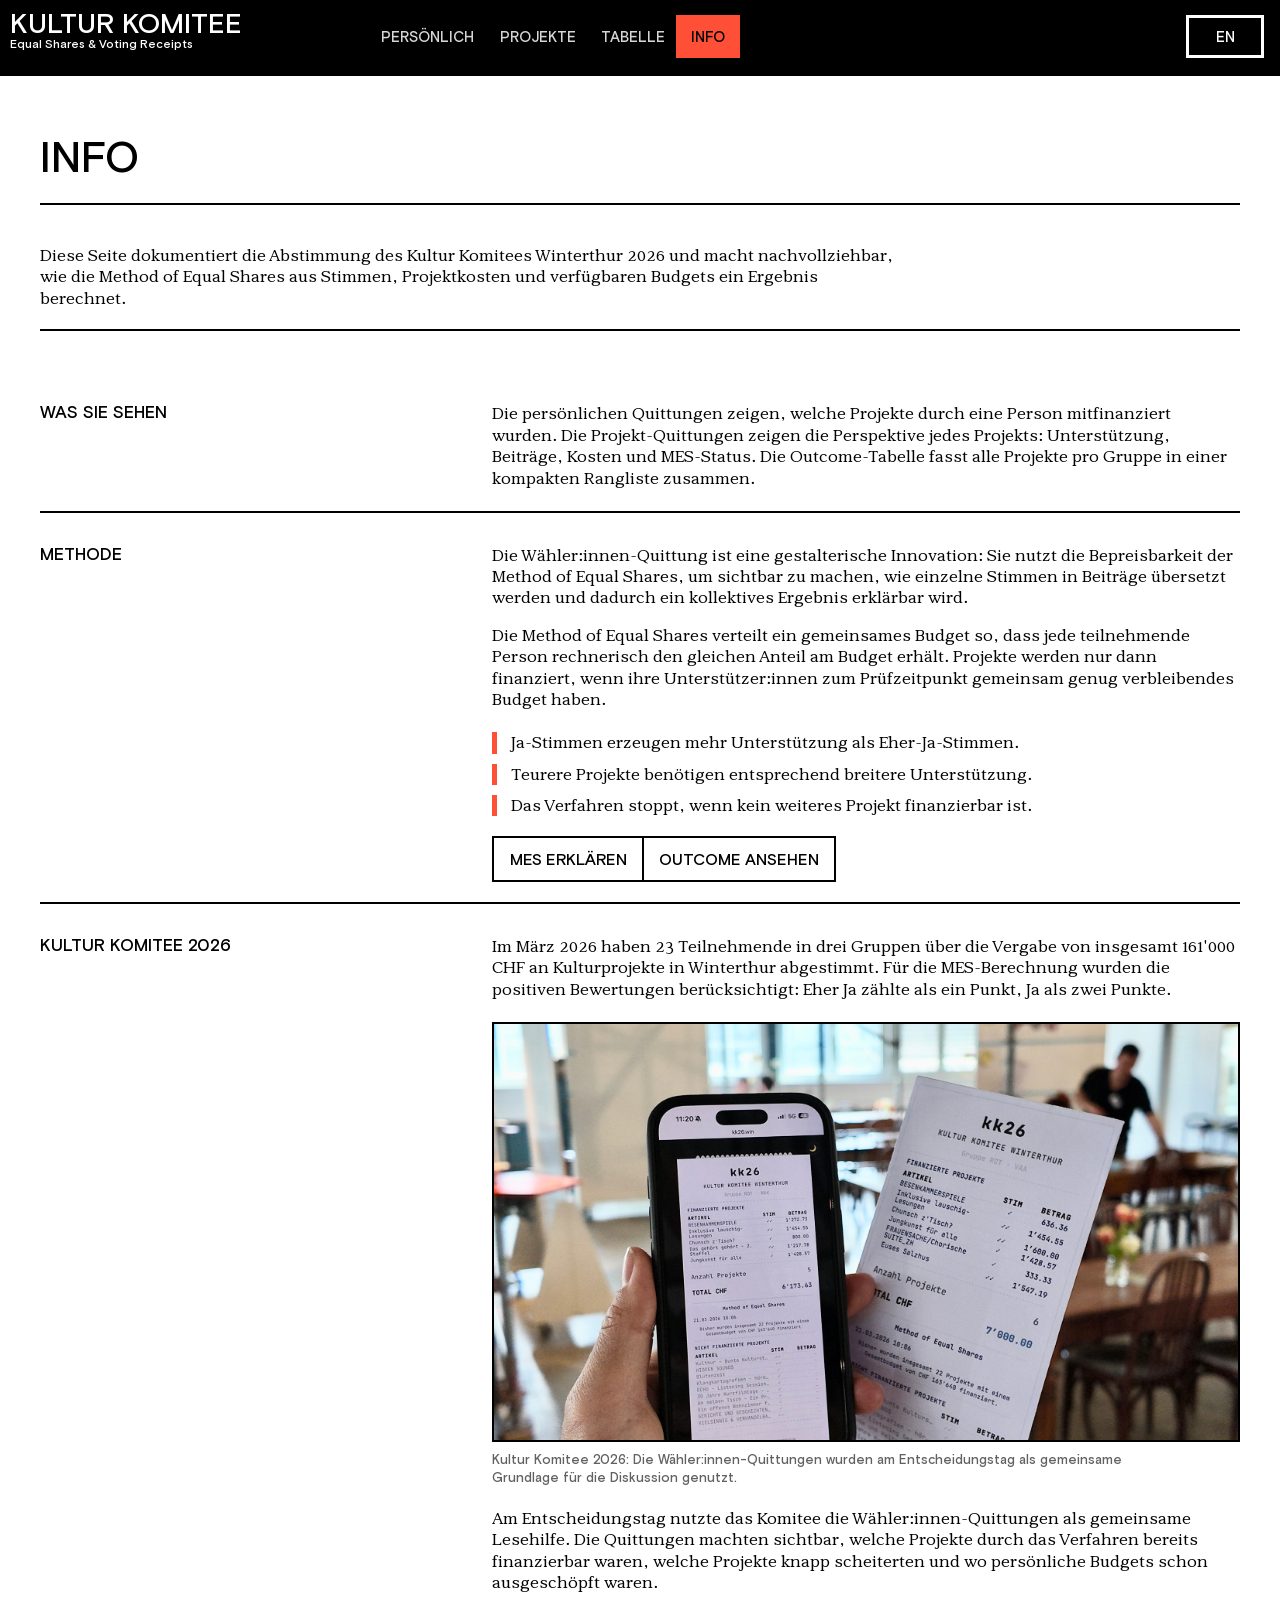
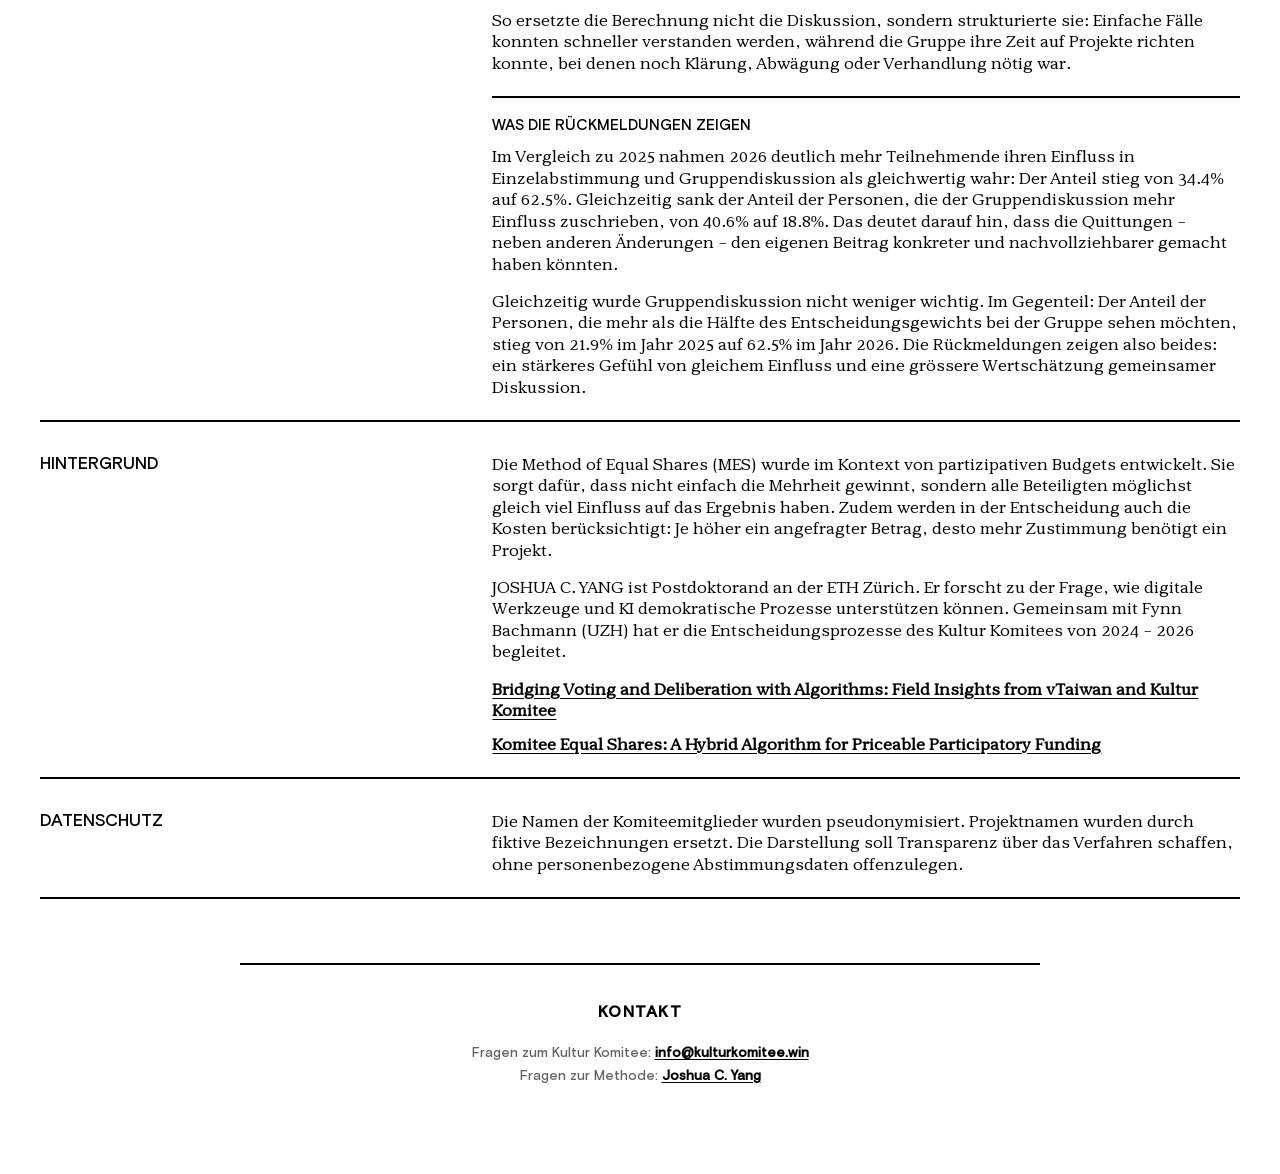
==== commit a0d4aaf0: "Add researcher bio to info page" ====
--- a/info.html
+++ b/info.html
@@ -259,7 +259,7 @@
             <h2 data-i18n="info.background.title">Hintergrund</h2>
             <div>
                 <p data-i18n="info.background.body1">Die Method of Equal Shares (MES) wurde im Kontext von partizipativen Budgets entwickelt. Sie sorgt dafür, dass nicht einfach die Mehrheit gewinnt, sondern alle Beteiligten möglichst gleich viel Einfluss auf das Ergebnis haben. Zudem werden in der Entscheidung auch die Kosten berücksichtigt: Je höher ein angefragter Betrag, desto mehr Zustimmung benötigt ein Projekt.</p>
-                <p data-i18n="info.background.body2">Die Implementierung beim Kultur Komitee Winterthur wurde von Joshua C. Yang und Fynn Bachmann begleitet.</p>
+                <p data-i18n="info.background.body2">JOSHUA C. YANG ist Postdoktorand an der ETH Zürich. Er forscht zu der Frage, wie digitale Werkzeuge und KI demokratische Prozesse unterstützen können. Gemeinsam mit Fynn Bachmann (UZH) hat er die Entscheidungsprozesse des Kultur Komitees von 2024 – 2026 begleitet.</p>
                 <ul class="research-list">
                     <li><a href="https://arxiv.org/abs/2502.05017" target="_blank" rel="noopener noreferrer">Bridging Voting and Deliberation with Algorithms: Field Insights from vTaiwan and Kultur Komitee</a></li>
                     <li><a href="https://dl.acm.org/doi/10.1145/3772363.3798958" target="_blank" rel="noopener noreferrer">Komitee Equal Shares: A Hybrid Algorithm for Priceable Participatory Funding</a></li>
--- a/assets/css/common.css
+++ b/assets/css/common.css
@@ -1,4 +1,22 @@
-@import url('https://fonts.googleapis.com/css2?family=Fraunces:opsz,wght@9..144,400;9..144,500;9..144,700&family=Space+Grotesk:wght@500;700&display=swap');
+@font-face {
+    font-family: "Basis Grotesque";
+    src:
+        url("../fonts/BasisGrotesque-Medium.woff2") format("woff2"),
+        url("../fonts/BasisGrotesque-Medium.woff") format("woff");
+    font-weight: 500;
+    font-style: normal;
+    font-display: swap;
+}
+
+@font-face {
+    font-family: "New Cooper Beta";
+    src:
+        url("../fonts/NewCooperBeta-Regular.woff2") format("woff2"),
+        url("../fonts/NewCooperBeta-Regular.woff") format("woff");
+    font-weight: 400;
+    font-style: normal;
+    font-display: swap;
+}
 
 :root {
     --bg-color: #ffffff;
@@ -26,10 +44,10 @@
     --receipt-border: 2px solid #000000;
 
     /* Typography - Standardized */
-    --font-main: "Basis Grotesque", "Space Grotesk", Arial, sans-serif;
-    --font-serif: "New Cooper Beta", "Fraunces", Georgia, 'Times New Roman', serif;
-    --font-mono: "Basis Grotesque", "Space Grotesk", Arial, sans-serif;
-    --font-receipt: "Courier New", Courier, monospace;
+    --font-main: "Basis Grotesque", Arial, sans-serif;
+    --font-serif: "New Cooper Beta", Georgia, 'Times New Roman', serif;
+    --font-mono: "Basis Grotesque", Arial, sans-serif;
+    --font-receipt: "Basis Grotesque", Arial, sans-serif;
 
     --fs-xs: 0.85rem;
     --fs-sm: 1rem;
